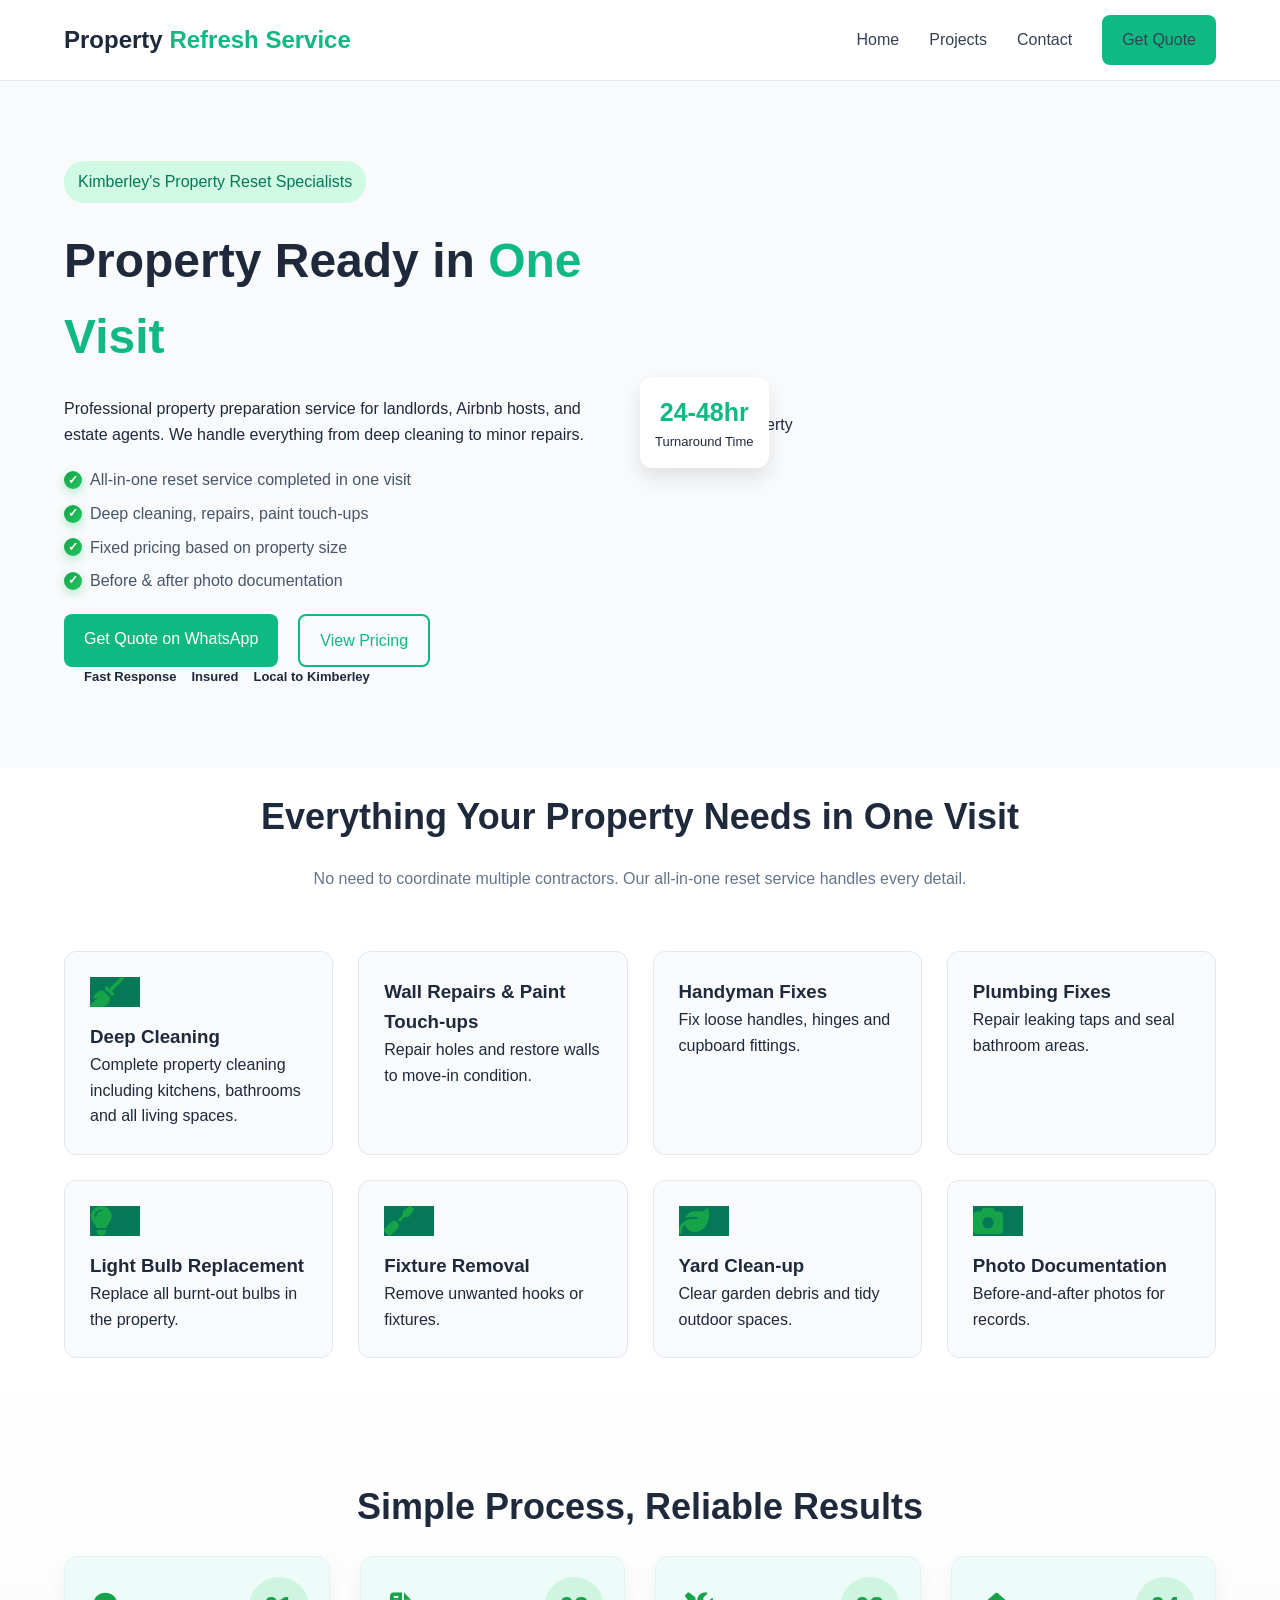
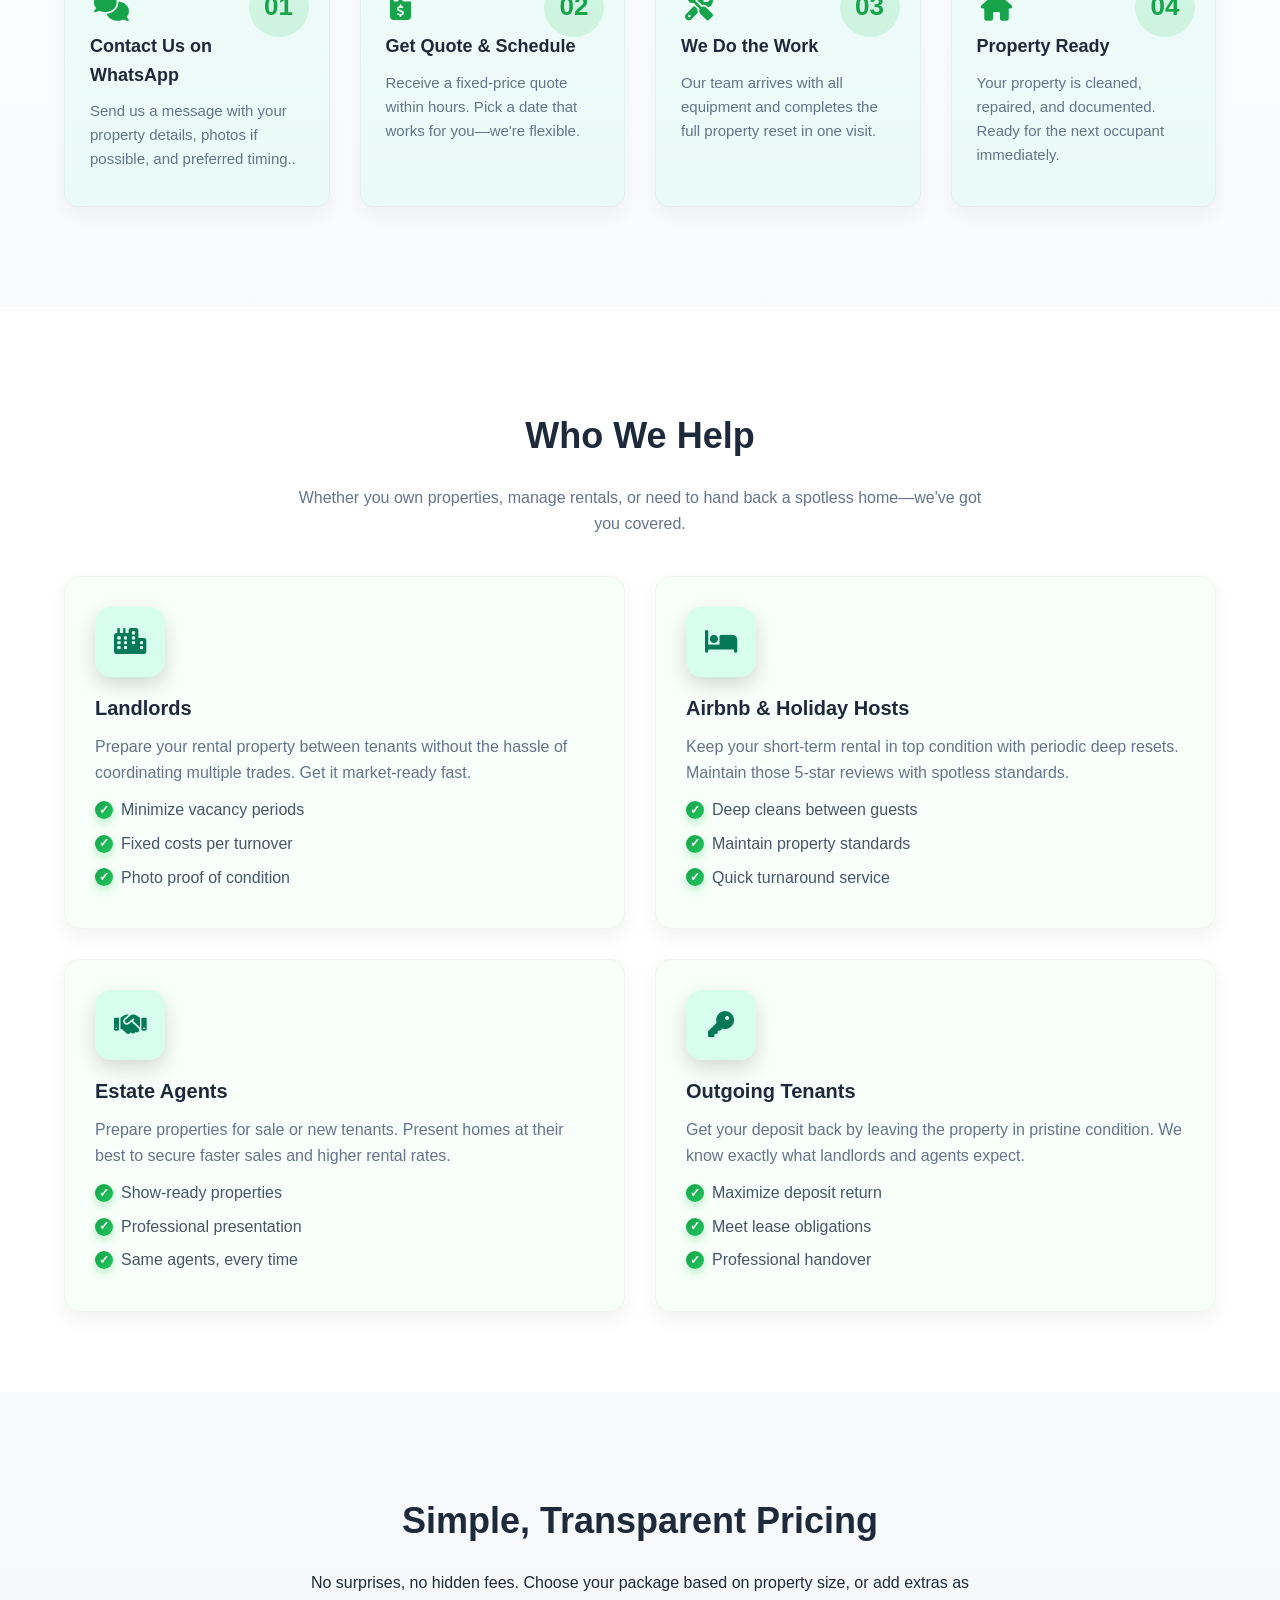
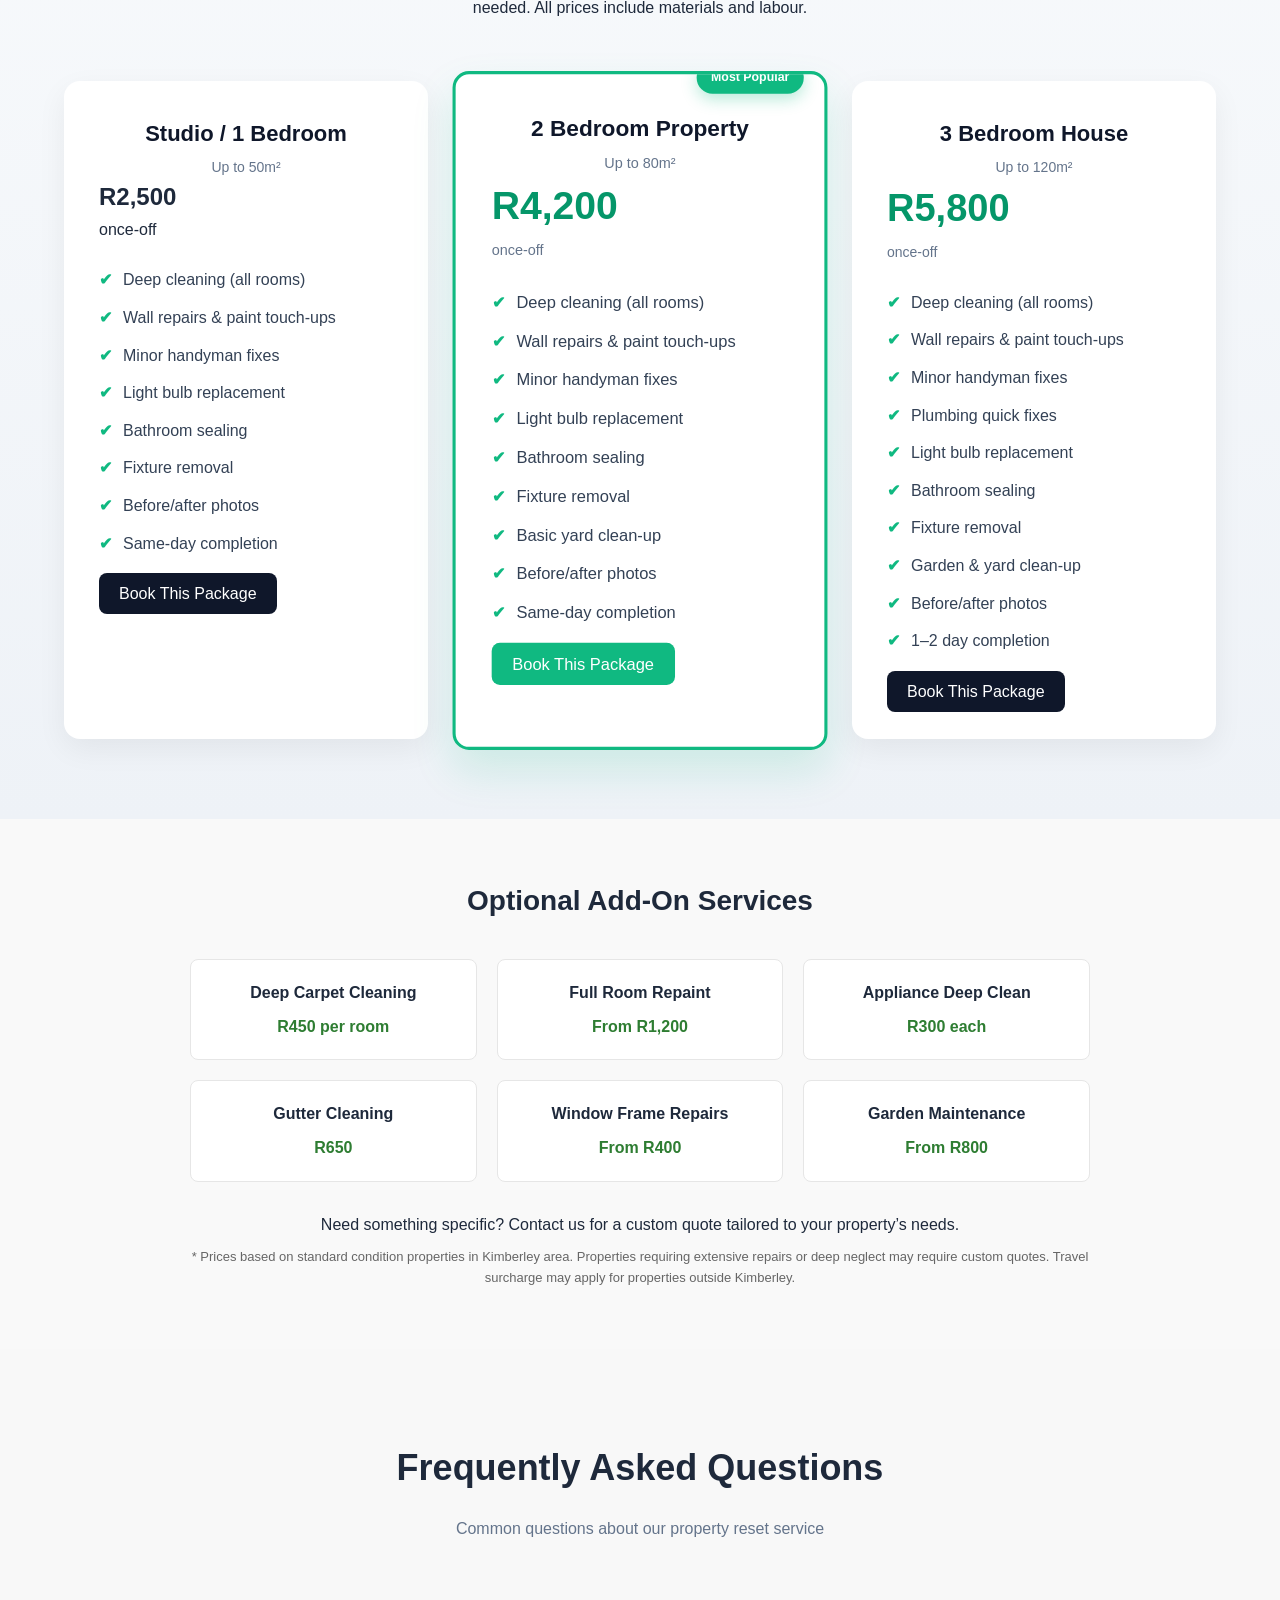
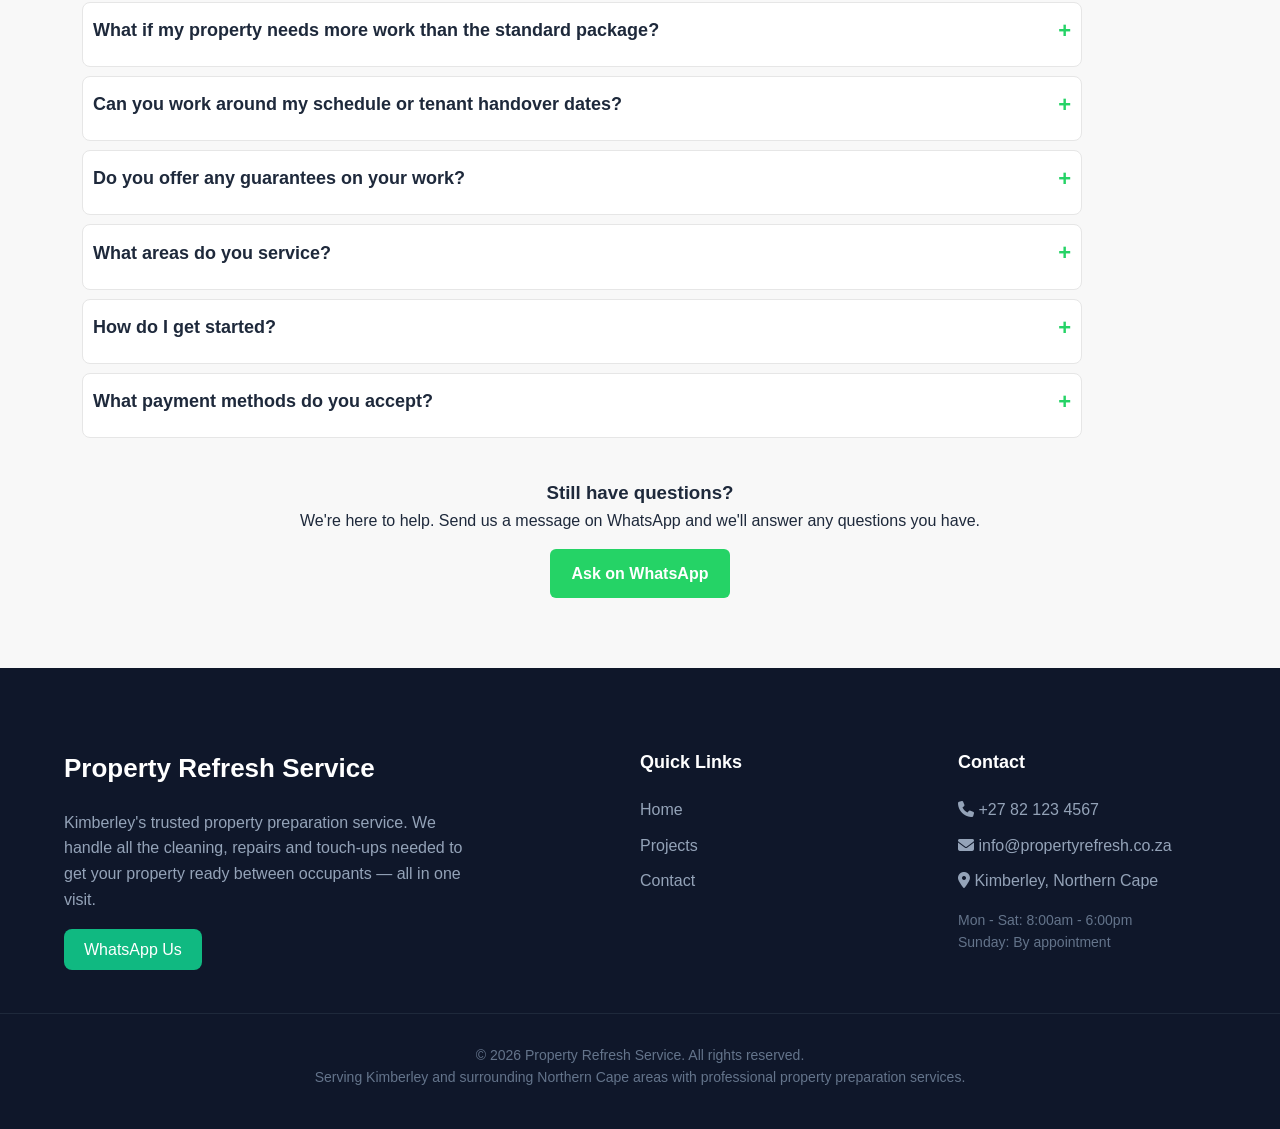
==== index.html @ deb46134 "first commit" ====
<!doctype html>
<html lang="en">
  <head>
    <meta charset="UTF-8" />
    <meta name="viewport" content="width=device-width, initial-scale=1.0" />
    <title>Property Refresh Service</title>
    <link
      href="https://fonts.googleapis.com/css2?family=Inter:wght@400;500;600;700&display=swap"
      rel="stylesheet"
    />
    <link
      rel="stylesheet"
      href="https://cdnjs.cloudflare.com/ajax/libs/font-awesome/6.5.0/css/all.min.css"
    />
    <link rel="stylesheet" href="styles.css" />
  </head>

  <body>
    <!-- HEADER -->
    <header class="site-header">
      <div class="menu-btn" onclick="toggleMenu()">☰</div>
      <div class="mobile-nav" id="mobileNav">
        <a href="#">Home</a>
        <a href="projects.html">Projects</a>
        <a href="contact.html">Contact</a>

        <a class="btn-primary" href="https://wa.me/27000000000" target="_blank">
          Get Quote
        </a>
      </div>

      <div class="container header-flex">
        <div class="logo">
          <h1>Property <span>Refresh Service</span></h1>
        </div>

        <nav class="main-nav">
          <a href="#">Home</a>
          <a href="projects.html">Projects</a>
          <a href="contact.html">Contact</a>

          <a
            class="btn-primary"
            href="https://wa.me/27000000000?text=Hi%20I%20would%20like%20a%20quote"
            target="_blank"
          >
            Get Quote
          </a>
        </nav>
      </div>
    </header>

    <!-- HERO -->
    <section class="hero-section">
      <div class="container hero-grid">
        <div class="hero-text">
          <div class="hero-badge">Kimberley's Property Reset Specialists</div>

          <h1>Property Ready in <span>One Visit</span></h1>

          <p>
            Professional property preparation service for landlords, Airbnb
            hosts, and estate agents. We handle everything from deep cleaning to
            minor repairs.
          </p>

          <ul class="hero-benefits">
            <li>All-in-one reset service completed in one visit</li>
            <li>Deep cleaning, repairs, paint touch-ups</li>
            <li>Fixed pricing based on property size</li>
            <li>Before & after photo documentation</li>
          </ul>

          <div class="hero-buttons">
            <a class="btn-primary" href="#">Get Quote on WhatsApp</a>
            <a class="btn-outline" href="#pricing">View Pricing</a>
          </div>

          <div class="hero-trust">
            <span>Fast Response</span>
            <span>Insured</span>
            <span>Local to Kimberley</span>
          </div>
        </div>

        <div class="hero-image">
          <img
            src="https://images.unsplash.com/photo-1725042893312-5ec0dea9e369"
            alt="Clean Property"
          />

          <div class="hero-badge-floating">
            <h3>24-48hr</h3>
            <p>Turnaround Time</p>
          </div>
        </div>
      </div>
    </section>

    <!-- SERVICES -->
    <section class="services-section">
      <div class="container">
        <h2 class="section-title">
          Everything Your Property Needs in One Visit
        </h2>

        <p class="section-subtitle">
          No need to coordinate multiple contractors. Our all-in-one reset
          service handles every detail.
        </p>

        <div class="services-grid">
          <div class="service-card">
            <div class="service-icon-bg">
              <i class="fa-solid fa-broom service-icon"></i>
            </div>
            <h3>Deep Cleaning</h3>
            <p>
              Complete property cleaning including kitchens, bathrooms and all
              living spaces.
            </p>
          </div>

          <div class="service-card">
            <div>
              <i
                class="service-icon-bg"
                class="fa-solid fa-paint-roller service-icon"
              ></i>
            </div>
            <h3>Wall Repairs & Paint Touch-ups</h3>
            <p>Repair holes and restore walls to move-in condition.</p>
          </div>

          <div class="service-card">
            <div>
              <i
                class="service-icon-bg"
                class="fa-solid fa-screwdriver-wrench service-icon"
              ></i>
            </div>
            <h3>Handyman Fixes</h3>
            <p>Fix loose handles, hinges and cupboard fittings.</p>
          </div>

          <div class="service-card">
            <div>
              <i
                class="service-icon-bg"
                class="fa-solid fa-faucet-drip service-icon"
              ></i>
            </div>
            <h3>Plumbing Fixes</h3>
            <p>Repair leaking taps and seal bathroom areas.</p>
          </div>

          <div class="service-card">
            <div class="service-icon-bg">
              <i class="fa-solid fa-lightbulb service-icon"></i>
            </div>
            <h3>Light Bulb Replacement</h3>
            <p>Replace all burnt-out bulbs in the property.</p>
          </div>

          <div class="service-card">
            <div class="service-icon-bg">
              <i class="fa-solid fa-screwdriver service-icon"></i>
            </div>
            <h3>Fixture Removal</h3>
            <p>Remove unwanted hooks or fixtures.</p>
          </div>

          <div class="service-card">
            <div class="service-icon-bg">
              <i class="fa-solid fa-leaf service-icon"></i>
            </div>
            <h3>Yard Clean-up</h3>
            <p>Clear garden debris and tidy outdoor spaces.</p>
          </div>

          <div class="service-card">
            <div class="service-icon-bg">
              <i class="fa-solid fa-camera service-icon"></i>
            </div>
            <h3>Photo Documentation</h3>
            <p>Before-and-after photos for records.</p>
          </div>
        </div>
      </div>
    </section>

    <!-- HOW IT WORKS -->
    <section class="process-section">
      <div class="container">
        <h2 class="section-title">Simple Process, Reliable Results</h2>

        <div class="process-grid">
          <div class="process-step">
            <h3>01</h3>
            <i class="fa-solid fa-comments process-icon"></i>
            <div class="process-content">
              <h4>Contact Us on WhatsApp</h4>
              <p>
                Send us a message with your property details, photos if
                possible, and preferred timing..
              </p>
            </div>
          </div>

          <div class="process-step">
            <h3>02</h3>
            <i class="fa-solid fa-file-invoice-dollar process-icon"></i>
            <div class="process-content">
              <h4>Get Quote & Schedule</h4>
              <p>
                Receive a fixed-price quote within hours. Pick a date that works
                for you—we're flexible.
              </p>
            </div>
          </div>

          <div class="process-step">
            <h3>03</h3>
            <i class="fa-solid fa-screwdriver-wrench process-icon"></i>
            <div class="process-content">
              <h4>We Do the Work</h4>
              <p>
                Our team arrives with all equipment and completes the full
                property reset in one visit.
              </p>
            </div>
          </div>

          <div class="process-step">
            <h3>04</h3>
            <i class="fa-solid fa-house process-icon"></i>
            <h4>Property Ready</h4>
            <p>
              Your property is cleaned, repaired, and documented. Ready for the
              next occupant immediately.
            </p>
          </div>
        </div>
      </div>
    </section>

    <!-- WHO WE SERVE -->
    <section class="clients-section">
      <div class="container">
        <h2 class="section-title">Who We Help</h2>

        <p class="clients-intro">
          Whether you own properties, manage rentals, or need to hand back a
          spotless home—we've got you covered.
        </p>

        <div class="clients-grid">
          <div class="client-card">
            <div class="client-card-icon">
              <i class="fas fa-city"></i>
            </div>
            <h3>Landlords</h3>
            <p>
              Prepare your rental property between tenants without the hassle of
              coordinating multiple trades. Get it market-ready fast.
            </p>
            <ul>
              <li>Minimize vacancy periods</li>
              <li>Fixed costs per turnover</li>
              <li>Photo proof of condition</li>
            </ul>
          </div>

          <div class="client-card">
            <div class="client-card-icon">
              <i class="fas fa-bed"></i>
            </div>
            <h3>Airbnb & Holiday Hosts</h3>
            <p>
              Keep your short-term rental in top condition with periodic deep
              resets. Maintain those 5-star reviews with spotless standards.
            </p>
            <ul>
              <li>Deep cleans between guests</li>
              <li>Maintain property standards</li>
              <li>Quick turnaround service</li>
            </ul>
          </div>

          <div class="client-card">
            <div class="client-card-icon">
              <i class="fas fa-handshake"></i>
            </div>
            <h3>Estate Agents</h3>
            <p>
              Prepare properties for sale or new tenants. Present homes at their
              best to secure faster sales and higher rental rates.
            </p>
            <ul>
              <li>Show-ready properties</li>
              <li>Professional presentation</li>
              <li>Same agents, every time</li>
            </ul>
          </div>

          <div class="client-card">
            <div class="client-card-icon">
              <i class="fas fa-key"></i>
            </div>
            <h3>Outgoing Tenants</h3>
            <p>
              Get your deposit back by leaving the property in pristine
              condition. We know exactly what landlords and agents expect.
            </p>
            <ul>
              <li>Maximize deposit return</li>
              <li>Meet lease obligations</li>
              <li>Professional handover</li>
            </ul>
          </div>
        </div>
      </div>
    </section>

    <!-- PRICING -->
    <section id="pricing" class="pricing-section">
      <div class="container">
        <h2 class="section-title">Simple, Transparent Pricing</h2>
        <p class="pricing-intro">
          No surprises, no hidden fees. Choose your package based on property
          size, or add extras as needed. All prices include materials and
          labour.
        </p>

        <div class="pricing-grid">
          <div class="pricing-card">
            <h3>Studio / 1 Bedroom</h3>
            <p class="property-size">Up to 50m²</p>

            <div class="pricing-price">
              <h2>R2,500</h2>
              <span>once-off</span>
            </div>

            <ul>
              <li>Deep cleaning (all rooms)</li>
              <li>Wall repairs & paint touch-ups</li>
              <li>Minor handyman fixes</li>
              <li>Light bulb replacement</li>
              <li>Bathroom sealing</li>
              <li>Fixture removal</li>
              <li>Before/after photos</li>
              <li>Same-day completion</li>
            </ul>

            <a href="#" class="btn-dark">Book This Package</a>
          </div>

          <div class="pricing-card popular">
            <div class="popular-badge">Most Popular</div>

            <h3>2 Bedroom Property</h3>
            <p class="property-size">Up to 80m²</p>

            <div class="price">
              <h2>R4,200</h2>
              <span>once-off</span>
            </div>

            <ul>
              <li>Deep cleaning (all rooms)</li>
              <li>Wall repairs & paint touch-ups</li>
              <li>Minor handyman fixes</li>
              <li>Light bulb replacement</li>
              <li>Bathroom sealing</li>
              <li>Fixture removal</li>
              <li>Basic yard clean-up</li>
              <li>Before/after photos</li>
              <li>Same-day completion</li>
            </ul>

            <a href="#" class="btn-primary">Book This Package</a>
          </div>

          <div class="pricing-card">
            <h3>3 Bedroom House</h3>
            <p class="property-size">Up to 120m²</p>

            <div class="price">
              <h2>R5,800</h2>
              <span>once-off</span>
            </div>

            <ul>
              <li>Deep cleaning (all rooms)</li>
              <li>Wall repairs & paint touch-ups</li>
              <li>Minor handyman fixes</li>
              <li>Plumbing quick fixes</li>
              <li>Light bulb replacement</li>
              <li>Bathroom sealing</li>
              <li>Fixture removal</li>
              <li>Garden & yard clean-up</li>
              <li>Before/after photos</li>
              <li>1–2 day completion</li>
            </ul>

            <a href="#" class="btn-dark">Book This Package</a>
          </div>
        </div>
      </div>
    </section>

    <!-- Optional Add-ons -->
    <section class="addons">
      <div class="addons-container">
        <h2>Optional Add-On Services</h2>

        <div class="addons-grid">
          <div class="addon-card">
            <h3>Deep Carpet Cleaning</h3>
            <p class="addon-price">R450 per room</p>
          </div>

          <div class="addon-card">
            <h3>Full Room Repaint</h3>
            <p class="addon-price">From R1,200</p>
          </div>

          <div class="addon-card">
            <h3>Appliance Deep Clean</h3>
            <p class="addon-price">R300 each</p>
          </div>

          <div class="addon-card">
            <h3>Gutter Cleaning</h3>
            <p class="addon-price">R650</p>
          </div>

          <div class="addon-card">
            <h3>Window Frame Repairs</h3>
            <p class="addon-price">From R400</p>
          </div>

          <div class="addon-card">
            <h3>Garden Maintenance</h3>
            <p class="addon-price">From R800</p>
          </div>
        </div>

        <p class="custom-quote">
          Need something specific? Contact us for a custom quote tailored to
          your property’s needs.
        </p>

        <p class="disclaimer">
          * Prices based on standard condition properties in Kimberley area.
          Properties requiring extensive repairs or deep neglect may require
          custom quotes. Travel surcharge may apply for properties outside
          Kimberley.
        </p>
      </div>
    </section>

    <!-- FAQ -->
    <section class="faq-section">
      <div class="container">
        <h2 class="section-title">Frequently Asked Questions</h2>
        <p class="section-subtitle">
          Common questions about our property reset service
        </p>

        <div class="faq-item">
          <h3>
            What if my property needs more work than the standard package?
          </h3>
          <p>
            We'll let you know during the initial consultation if your property
            requires additional work beyond the standard package. We can provide
            a custom quote for extensive repairs, or recommend specialists for
            major renovations if needed.
          </p>
        </div>

        <div class="faq-item">
          <h3>Can you work around my schedule or tenant handover dates?</h3>
          <p>
            Yes! We understand property turnovers work to tight timelines. We
            offer flexible scheduling including weekends where possible. Just
            let us know your deadline and we'll do our best to accommodate it.
          </p>
        </div>

        <div class="faq-item">
          <h3>Do you offer any guarantees on your work?</h3>
          <p>
            Yes, we guarantee all work for 7 days after completion. If something
            we've fixed comes loose or a repair fails, we'll come back and make
            it right at no charge. We also provide photo documentation of all
            completed work.
          </p>
        </div>

        <div class="faq-item">
          <h3>What areas do you service?</h3>
          <p>
            We're based in Kimberley and service the greater Kimberley area and
            surrounding Northern Cape towns. For properties outside Kimberley, a
            small travel surcharge may apply. Contact us to confirm service
            availability for your location.
          </p>
        </div>

        <div class="faq-item">
          <h3>How do I get started?</h3>
          <p>
            Simply send us a message on WhatsApp with your property address,
            number of bedrooms, and any photos if you have them. We'll respond
            with a quote usually within a few hours. Once you accept, we'll
            schedule a convenient date for the work.
          </p>
        </div>

        <div class="faq-item">
          <h3>What payment methods do you accept?</h3>
          <p>
            We accept cash, EFT, and card payments. Payment is due upon
            completion of work. For larger jobs, we may request a 50% deposit
            upfront with the balance on completion.
          </p>
        </div>

        <div class="faq-contact">
          <h3>Still have questions?</h3>
          <p>
            We're here to help. Send us a message on WhatsApp and we'll answer
            any questions you have.
          </p>

          <a href="https://wa.me/27000000000" class="whatsapp-btn">
            Ask on WhatsApp
          </a>
        </div>
      </div>
    </section>

    <!-- FOOTER -->
    <footer class="footer-section">
      <div class="container footer-grid">
        <!-- COMPANY INFO -->

        <div class="footer-company">
          <h3 class="footer-logo">Property Refresh Service</h3>

          <p class="footer-description">
            Kimberley's trusted property preparation service. We handle all the
            cleaning, repairs and touch-ups needed to get your property ready
            between occupants — all in one visit.
          </p>

          <a
            href="https://wa.me/27000000000?text=Hi%20I%20would%20like%20a%20quote"
            target="_blank"
            class="btn-primary footer-whatsapp"
          >
            WhatsApp Us
          </a>
        </div>

        <!-- QUICK LINKS -->
        <div class="footer-links">
          <h4>Quick Links</h4>

          <ul>
            <li><a href="#">Home</a></li>

            <li><a href="#">Projects</a></li>

            <li><a href="#">Contact</a></li>
          </ul>
        </div>

        <!-- CONTACT INFO -->
        <div class="footer-contact">
          <h4>Contact</h4>

          <ul>
            <li><i class="fa-solid fa-phone"></i> +27 82 123 4567</li>

            <li>
              <i class="fa-solid fa-envelope"></i> info@propertyrefresh.co.za
            </li>

            <li>
              <i class="fa-solid fa-location-dot"></i> Kimberley, Northern Cape
            </li>
          </ul>

          <p class="footer-hours">
            Mon - Sat: 8:00am - 6:00pm<br />
            Sunday: By appointment
          </p>
        </div>
      </div>

      <!-- FOOTER BOTTOM -->
      <div class="footer-bottom">
        <p>© 2026 Property Refresh Service. All rights reserved.</p>

        <p>
          Serving Kimberley and surrounding Northern Cape areas with
          professional property preparation services.
        </p>
      </div>
    </footer>

    <!-- Scripts -->
    <script>
      function toggleMenu() {
        const menu = document.getElementById("mobileNav");

        menu.classList.toggle("active");
      }
    </script>

    <script>
      const faqItems = document.querySelectorAll(".faq-item");

      faqItems.forEach((item) => {
        const question = item.querySelector("h3");

        question.addEventListener("click", () => {
          item.classList.toggle("active");
        });
      });
    </script>
  </body>
</html>
---- styles.css ----
* {
  margin: 0;
  padding: 0;
  box-sizing: border-box;
  font-family: Arial, Helvetica, sans-serif;
}

body {
  color: #1e293b;
  background: white;
  line-height: 1.6;
  font-family: "Inter", sans-serif;
}

.container {
  width: 90%;
  max-width: 1200px;
  margin: auto;
}

/* HEADER */

.site-header {
  background: white;
  border-bottom: 1px solid #e2e8f0;
  position: sticky;
  top: 0;
  z-index: 1000;
}

.header-flex {
  display: flex;
  justify-content: space-between;
  align-items: center;
  height: 80px;
}

.logo h1 {
  font-size: 24px;
  font-weight: bold;
}

.logo span {
  color: #10b981;
}

.main-nav {
  display: flex;
  gap: 30px;
  align-items: center;
}

.main-nav a {
  text-decoration: none;
  color: #334155;
  font-weight: 500;
}

.main-nav a:hover {
  color: #10b981;
}

/* BUTTONS */
.btn-primary {
  background: #10b981;
  color: white;
  padding: 12px 20px;
  border-radius: 8px;
  text-decoration: none;
}

.btn-primary:hover {
  background: #059669;
}

.btn-outline {
  border: 2px solid #10b981;
  padding: 12px 20px;
  border-radius: 8px;
  text-decoration: none;
  color: #10b981;
}

.btn-dark {
  background: #0f172a;
  color: white;
  padding: 12px 20px;
  border-radius: 8px;
  text-decoration: none;
}

/* HERO */
.hero-section {
  padding: 80px 0;
  background: #f8fafc;
}

.hero-grid {
  display: grid;
  grid-template-columns: 1fr 1fr;
  gap: 60px;
  align-items: center;
}

.hero-text h1 {
  font-size: 48px;
  margin: 20px 0;
}

.hero-text h1 span {
  color: #10b981;
}

.hero-benefits {
  margin: 20px 0;
  list-style: none;
}

.hero-benefits li {
  margin-bottom: 10px;
  margin: 8px 0;
  color: #475569;
  display: flex;
  align-items: center;
  gap: 8px;
}

.hero-benefits li::before {
  content: "✓";
  font-size: 14px;
  color: #16a34a;
  font-weight: bold;
  width: 18px;
  height: 18px;
  border-radius: 50%;
  background: linear-gradient(135deg, #16a34a, #22c55e);
  color: white;
  display: flex;
  align-items: center;
  justify-content: center;
  font-size: 12px;
  font-weight: bold;
  box-shadow: 0 4px 10px rgba(34, 197, 94, 0.3);
}

.hero-buttons {
  display: flex;
  gap: 20px;
  margin-top: 20px;
}

.hero-image img {
  width: 100%;
  border-radius: 16px;
}

.hero-badge {
  background: #d1fae5;
  color: #047857;
  display: inline-block;
  padding: 8px 14px;
  border-radius: 20px;
  /* font-size: 14px; */
}
.hero-badge-floating {
  display: flex;
  flex-direction: column;
  align-items: center;
  background: white;
  padding: 15px;
  border-radius: 12px;
  position: absolute;
  margin-top: -60px;
  margin-left: -30px;
  box-shadow: 0 10px 20px rgba(0, 0, 0, 0.1);
}

.hero-badge-floating h3 {
  font-weight: 600;
  font-size: 25px;
  color: #10b981;
}

.hero-badge-floating p {
  font-size: 13px;
}

.hero-trust {
  font-weight: 600;
  font-size: 13px;
  display: flex;
  gap: 15px;
  left: 20px;
  position: relative;
}

/* SECTIONS */
.section-title {
  text-align: center;
  font-size: 36px;
  margin-top: 20px;
  margin-bottom: 20px;
}

.section-subtitle {
  text-align: center;
  color: #64748b;
  margin-bottom: 60px;
}

/* SERVICES */
.services-grid {
  display: grid;
  grid-template-columns: repeat(4, 1fr);
  gap: 25px;
}

.service-card {
  background: #f8fafc;
  padding: 25px;
  border-radius: 12px;
  border: 1px solid #e2e8f0;
}

.service-card:hover {
  box-shadow: 0 10px 20px rgba(0, 0, 0, 0.05);
}

.service-icon {
  font-size: 30px;
  color: #16a34a;
  margin-bottom: 15px;
  display: block;
}

.service-icon-bg {
  background-color: #047857;
  width: 50px;
}

/* PROCESS */
.process-section {
  background: linear-gradient(to bottom, #ffffff, #f8fafc);
  padding: 100px 0;
  position: relative;
  overflow: hidden;
}

.process-grid {
  display: grid;
  grid-template-columns: repeat(4, 1fr);
  gap: 30px;
}

.process-step {
  background: #93f6da24;
  padding: 35px 25px;
  border-radius: 14px;
  text-align: left;
  box-shadow: 0 8px 20px rgba(0, 0, 0, 0.05);
  border: 1px solid rgba(0, 0, 0, 0.04);
  transition: all 0.3s ease;
  position: relative;
  overflow: hidden;
}

.process-step:hover {
  transform: translateY(-8px);
  box-shadow: 0 18px 35px rgba(0, 0, 0, 0.1);
}

.process-step h3 {
  font-size: 26px;
  font-weight: 700;
  color: #16a34a;
  position: absolute;
  top: 20px;
  right: 20px;
  width: 60px;
  height: 60px;
  display: flex;
  align-items: center;
  justify-content: center;
  z-index: 2;
}

.process-step h4 {
  font-size: 18px;
  font-weight: 600;
  margin-top: 40px;
  margin-bottom: 10px;
  color: #1e293b;
}

.process-step p {
  font-size: 15px;
  color: #64748b;
  line-height: 1.6;
}

.process-step::before {
  content: "";
  position: absolute;
  width: 500px;
  height: 500px;
  background: radial-gradient(circle, rgba(34, 197, 94, 0.08), transparent 70%);
  top: -150px;
  left: -150px;
  z-index: 0;
  opacity: 0;
  transition: opacity 0.3s;
}

.process-step:hover::before {
  opacity: 1;
}

.process-step::after {
  content: "";
  position: absolute;
  width: 60px;
  height: 60px;
  background: rgba(34, 197, 94, 0.15);
  border-radius: 50%;
  top: 20px;
  right: 20px;
  z-index: 1;
}

.process-step h4,
.process-step p {
  position: relative;
  z-index: 1;
}

.process-icon {
  font-size: 28px;
  color: #16a34a;
  position: absolute;
  left: 29px;
  top: 20%;
  transform: translateY(-50%);
}

/* CLIENTS */
.clients-section {
  background: #ffff;
  padding: 80px 0;
}

.clients-grid {
  display: grid;
  grid-template-columns: repeat(2, 1fr);
  gap: 30px;
}

.client-card {
  background: #91f6aa10;
  padding: 30px;
  border-radius: 16px;
  border: 1px solid rgba(0, 0, 0, 0.04);
  box-shadow: 0 8px 20px rgba(0, 0, 0, 0.05);
  transition: all 0.3s ease;
  position: relative;
  overflow: hidden;
}

.client-card:hover {
  transform: translateY(-6px);
  box-shadow: 0 18px 35px rgba(0, 0, 0, 0.1);
}

.client-card:hover::before {
  opacity: 1;
}

.client-card h3 {
  font-size: 20px;
  font-weight: 600;
  margin-bottom: 10px;
  color: #1e293b;
  position: relative;
  z-index: 1;
}

.client-card p {
  color: #64748b;
  line-height: 1.6;
  margin-bottom: 10px;
  position: relative;
  z-index: 1;
}

.clients-intro {
  text-align: center;
  max-width: 700px;
  margin: 0 auto 40px;
  color: #64748b;
  font-size: 16px;
  line-height: 1.6;
}

.client-card ul {
  margin-top: 12px;
  padding-left: 0;
  list-style: none;
  position: relative;
  z-index: 1;
}

.client-card li {
  margin: 8px 0;
  color: #475569;
  display: flex;
  align-items: center;
  gap: 8px;
}

.client-card h3 i {
  display: inline-flex;
  align-items: center;
  justify-content: center;
  width: 38px;
  height: 38px;
  margin-right: 10px;
  border-radius: 10px;
  background: linear-gradient(135deg, #16a34a, #22c55e);
  color: white;
  font-size: 16px;
  box-shadow: 0 6px 14px rgba(34, 197, 94, 0.25);
  transition: all 0.3s ease;
}

.client-card:hover h3 i {
  transform: scale(1.1) rotate(4deg);
  box-shadow: 0 10px 20px rgba(34, 197, 94, 0.35);
}

.client-card li::before {
  content: "✓";
  width: 18px;
  height: 18px;
  border-radius: 50%;
  background: linear-gradient(135deg, #16a34a, #22c55e);
  color: white;
  display: flex;
  align-items: center;
  justify-content: center;
  font-size: 12px;
  font-weight: bold;
  box-shadow: 0 4px 10px rgba(34, 197, 94, 0.3);
}
.client-card-icon {
  width: 70px;
  height: 70px;
  display: flex;
  align-items: center;
  justify-content: center;
  background: #62f4c338;
  border-radius: 16px;
  margin-bottom: 15px;
  font-size: 26px;
  color: #047857;
  box-shadow: 0 8px 20px rgba(0,0,0,0.15);
  transition: transform 0.3s ease, box-shadow 0.3s ease;
}

.client-card:hover .client-card-icon {
  transform: translateY(-6px) scale(1.05);
  box-shadow: 0 15px 35px rgba(0,0,0,0.25);
}

/* PRICING */
.pricing-section {
  background: linear-gradient(180deg,#f8fafc,#eef2f7);
  padding: 80px 0;
}

.pricing-intro{
  max-width:700px;
  margin:0 auto 60px auto;
  text-align:center;
  position:relative;
  z-index:2;
}

.pricing-grid {
  display: grid;
  grid-template-columns: repeat(3, 1fr);
  gap: 30px;
}

.pricing-card {
  background: white;
  padding: 35px;
  border-radius: 16px;
  box-shadow: 0 10px 30px rgba(0,0,0,0.06);
  transition: all 0.35s ease;
  position: relative;
  overflow: hidden;
}

.pricing-card:hover {
  transform: translateY(-10px);
  box-shadow: 0 20px 45px rgba(0,0,0,0.12);
}

.pricing-card::before{
  content:"";
  position:absolute;
  top:0;
  left:0;
  width:100%;
  height:4px;
  background:linear-gradient(90deg,#0ea5e9,#10b981);
  opacity:0;
  transition:0.3s;
}

.pricing-card:hover::before{
  opacity:1;
}

.pricing-card h3{
  text-align: center;
  font-size:22px;
  margin-bottom:5px;
  color:#0f172a;
}

.property-size{
  color:#64748b;
  font-size:14px;
  text-align: center;
}

.price h2{
  font-size:38px;
  font-weight:700;
  margin:0;
  color:#059669;
}

.price span {
  font-size:14px;
  color:#64748b;
}

.pricing-card ul {
  margin: 25px 0;
  padding:0;
}

.pricing-card li {
  margin-bottom: 12px;
  color:#334155;
  list-style:none;
  position:relative;
  padding-left:24px;
}

.pricing-card li::before{
  content:"✔";
  position:absolute;
  left:0;
  color:#10b981;
  font-weight:bold;
}

.popular {
  border: 3px solid #10b981;
  transform: scale(1.03);
  box-shadow:0 20px 40px rgba(16,185,129,0.15);
}

.popular-badge{
  position:absolute;
  top:-12px;
  right:20px;
  background:#10b981;
  color:white;
  font-size:12px;
  font-weight:600;
  padding:6px 14px;
  border-radius:20px;
  box-shadow:0 5px 15px rgba(16,185,129,0.3);
}

/* Addons */
.addons {
  padding: 60px 20px;
  background: #f9f9f9;
  font-family: Arial, sans-serif;
}

.addons-container {
  max-width: 900px;
  margin: auto;
  text-align: center;
}

.addons h2 {
  margin-bottom: 35px;
  font-size: 28px;
}

.addons-grid {
  display: grid;
  grid-template-columns: repeat(auto-fit, minmax(220px, 1fr));
  gap: 20px;
}

.addon-card {
  background: white;
  padding: 20px;
  border-radius: 8px;
  border: 1px solid #e6e6e6;
  transition: 0.2s;
}

.addon-card:hover {
  transform: translateY(-3px);
  box-shadow: 0 5px 15px rgba(0,0,0,0.08);
}

.addon-card h3 {
  font-size: 16px;
  margin-bottom: 8px;
}

.addon-price {
  font-weight: bold;
  color: #2e7d32;
}

.custom-quote {
  margin-top: 30px;
  font-weight: 500;
}

.disclaimer {
  margin-top: 10px;
  font-size: 13px;
  color: #666;
}

/* FAQ */
.faq-section {
  padding: 70px 20px;
  background: #f8f8f8;
  font-family: Arial, sans-serif;
}

.faq-item {
  width: 1000px;
  background: white;
  padding: 10px;
  border-radius: 8px;
  margin-bottom: 9px;
  border: 1px solid #e6e6e6;
}

.faq-item h3 {
  display: flex;
  justify-content: space-between;
  align-items: center;
  cursor: pointer;
  font-size: 18px;
  margin-bottom: 8px;
}

.faq-item h3::after {
  content: "+";
  font-size: 22px;
  color: #25D366;
  transition: transform 0.3s ease;
}

.faq-item.active h3::after {
  content: "−";
}

.faq-item p {
  color: #555;
  line-height: 1.6;
  display: none;
}

.faq-item.active p {
  display: block;
}

.faq-item:hover {
  box-shadow: 0 6px 18px rgba(0,0,0,0.08);
  transform: translateY(-2px);
  transition: 0.2s ease;
}

.faq-contact {
  text-align: center;
  margin-top: 40px;
}

.whatsapp-btn {
  display: inline-block;
  margin-top: 15px;
  padding: 12px 22px;
  background: #25D366;
  color: white;
  text-decoration: none;
  border-radius: 6px;
  font-weight: bold;
}

.whatsapp-btn:hover {
  background: #1ebe5d;
}

/* FOOTER */
.footer-section {
  background: #0f172a;
  color: white;
  padding: 80px 0 40px;
}

.footer-grid {
  display: grid;
  grid-template-columns: 2fr 1fr 1fr;
  gap: 60px;
}

.footer-logo {
  font-size: 26px;
  margin-bottom: 20px;
}

.footer-description {
  color: #94a3b8;
  margin-bottom: 25px;
  max-width: 400px;
}

.footer-links h4,
.footer-contact h4 {
  margin-bottom: 20px;
  font-size: 18px;
}

.footer-links ul,
.footer-contact ul {
  list-style: none;
}

.footer-links li {
  margin-bottom: 10px;
}

.footer-links a {
  color: #94a3b8;
  text-decoration: none;
}

.footer-links a:hover {
  color: white;
}

.footer-contact li {
  color: #94a3b8;
  margin-bottom: 10px;
}

.footer-hours {
  margin-top: 15px;
  color: #64748b;
  font-size: 14px;
}

.footer-bottom {
  border-top: 1px solid #1e293b;
  margin-top: 50px;
  padding-top: 30px;
  text-align: center;
  color: #64748b;
  font-size: 14px;
}

/* RESPONSIVE FOOTER */

@media (max-width: 900px) {
  .footer-grid {
    grid-template-columns: 1fr;
    gap: 40px;
    text-align: center;
  }

  .footer-description {
    margin: auto;
  }
}

/* MOBILE MENU */

.menu-btn {
  display: none;
  font-size: 28px;
  cursor: pointer;
}

.mobile-nav {
  display: none;
  flex-direction: column;
  gap: 15px;
  padding: 20px;
  border-top: 1px solid #e2e8f0;
}

/* RESPONSIVE */

@media (max-width: 1000px) {
  .hero-grid {
    grid-template-columns: 1fr;
  }

  .services-grid {
    grid-template-columns: repeat(2, 1fr);
  }

  .process-grid {
    grid-template-columns: repeat(2, 1fr);
  }

  .pricing-grid {
    grid-template-columns: 1fr;
  }

  .clients-grid {
    grid-template-columns: 1fr;
  }

  .main-nav {
    display: none;
  }

  .menu-btn {
    display: block;
  }

  .mobile-nav.active {
    display: flex;
  }
}
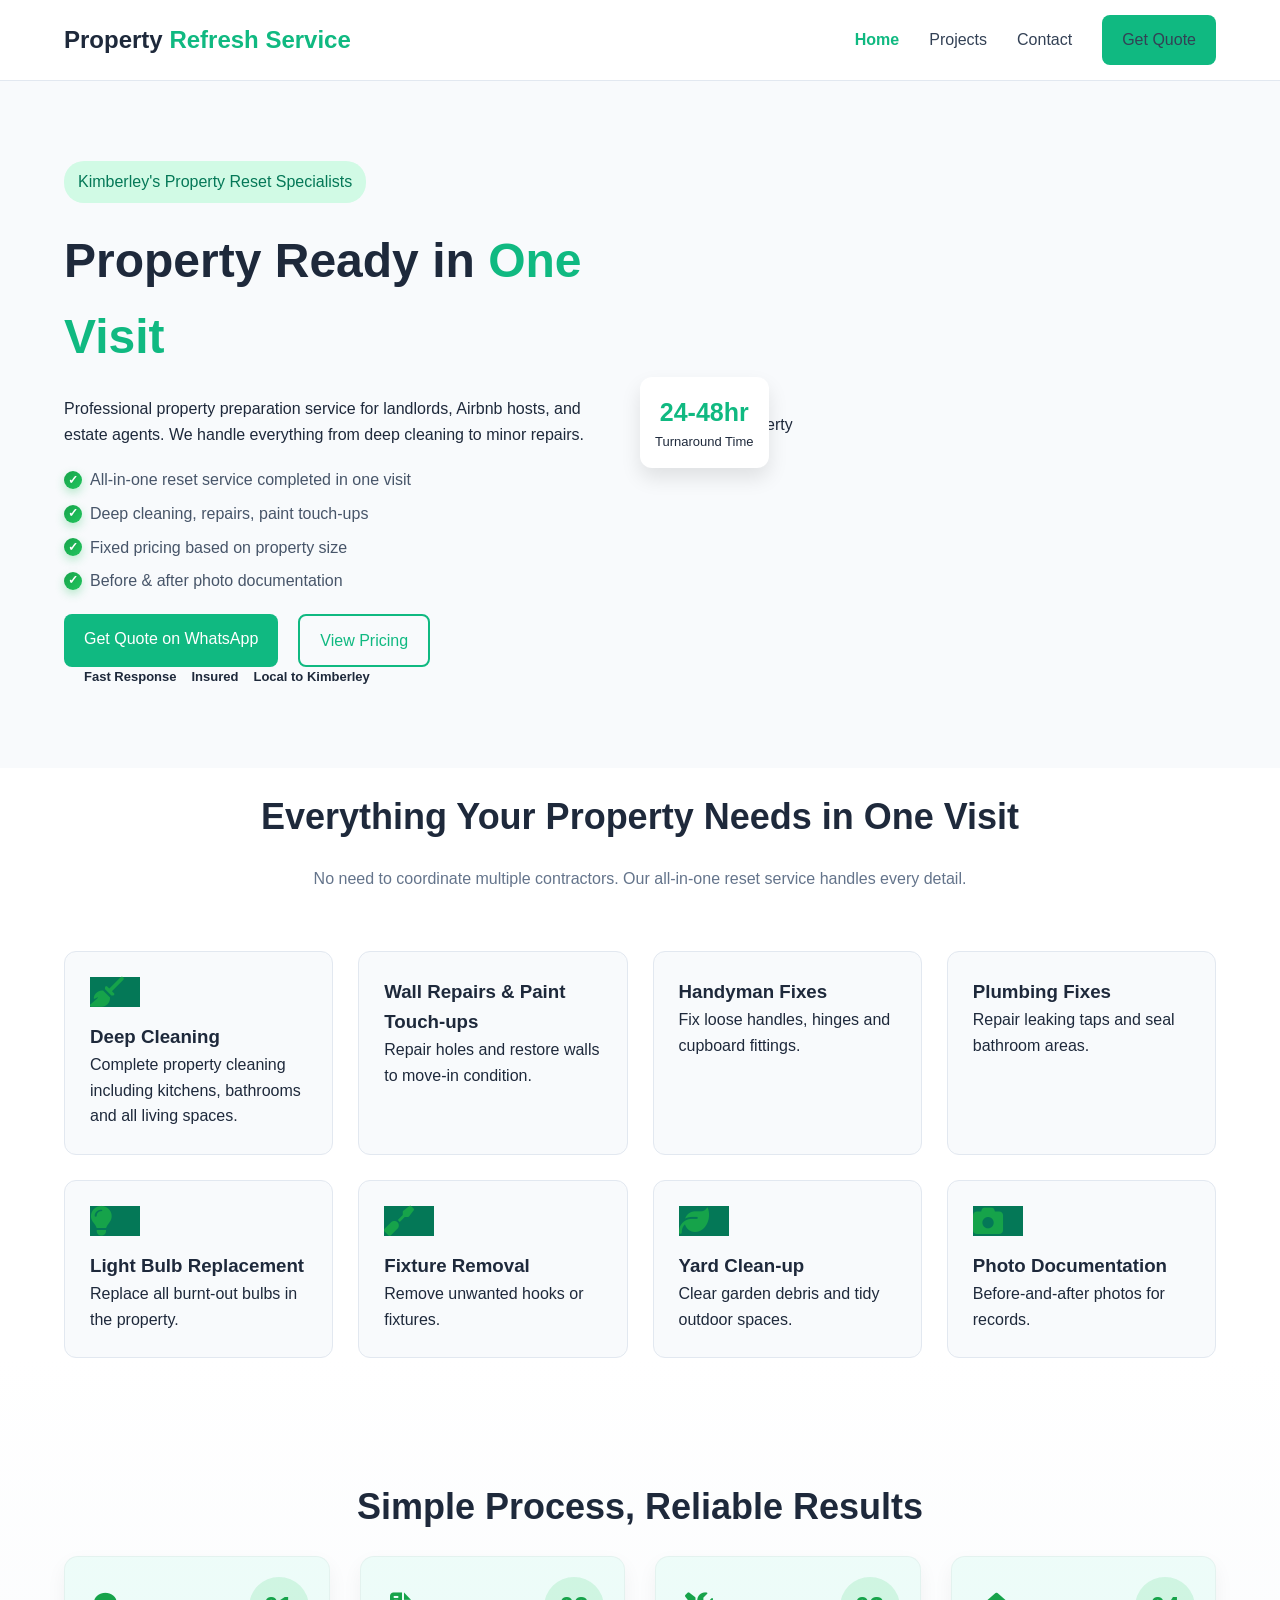
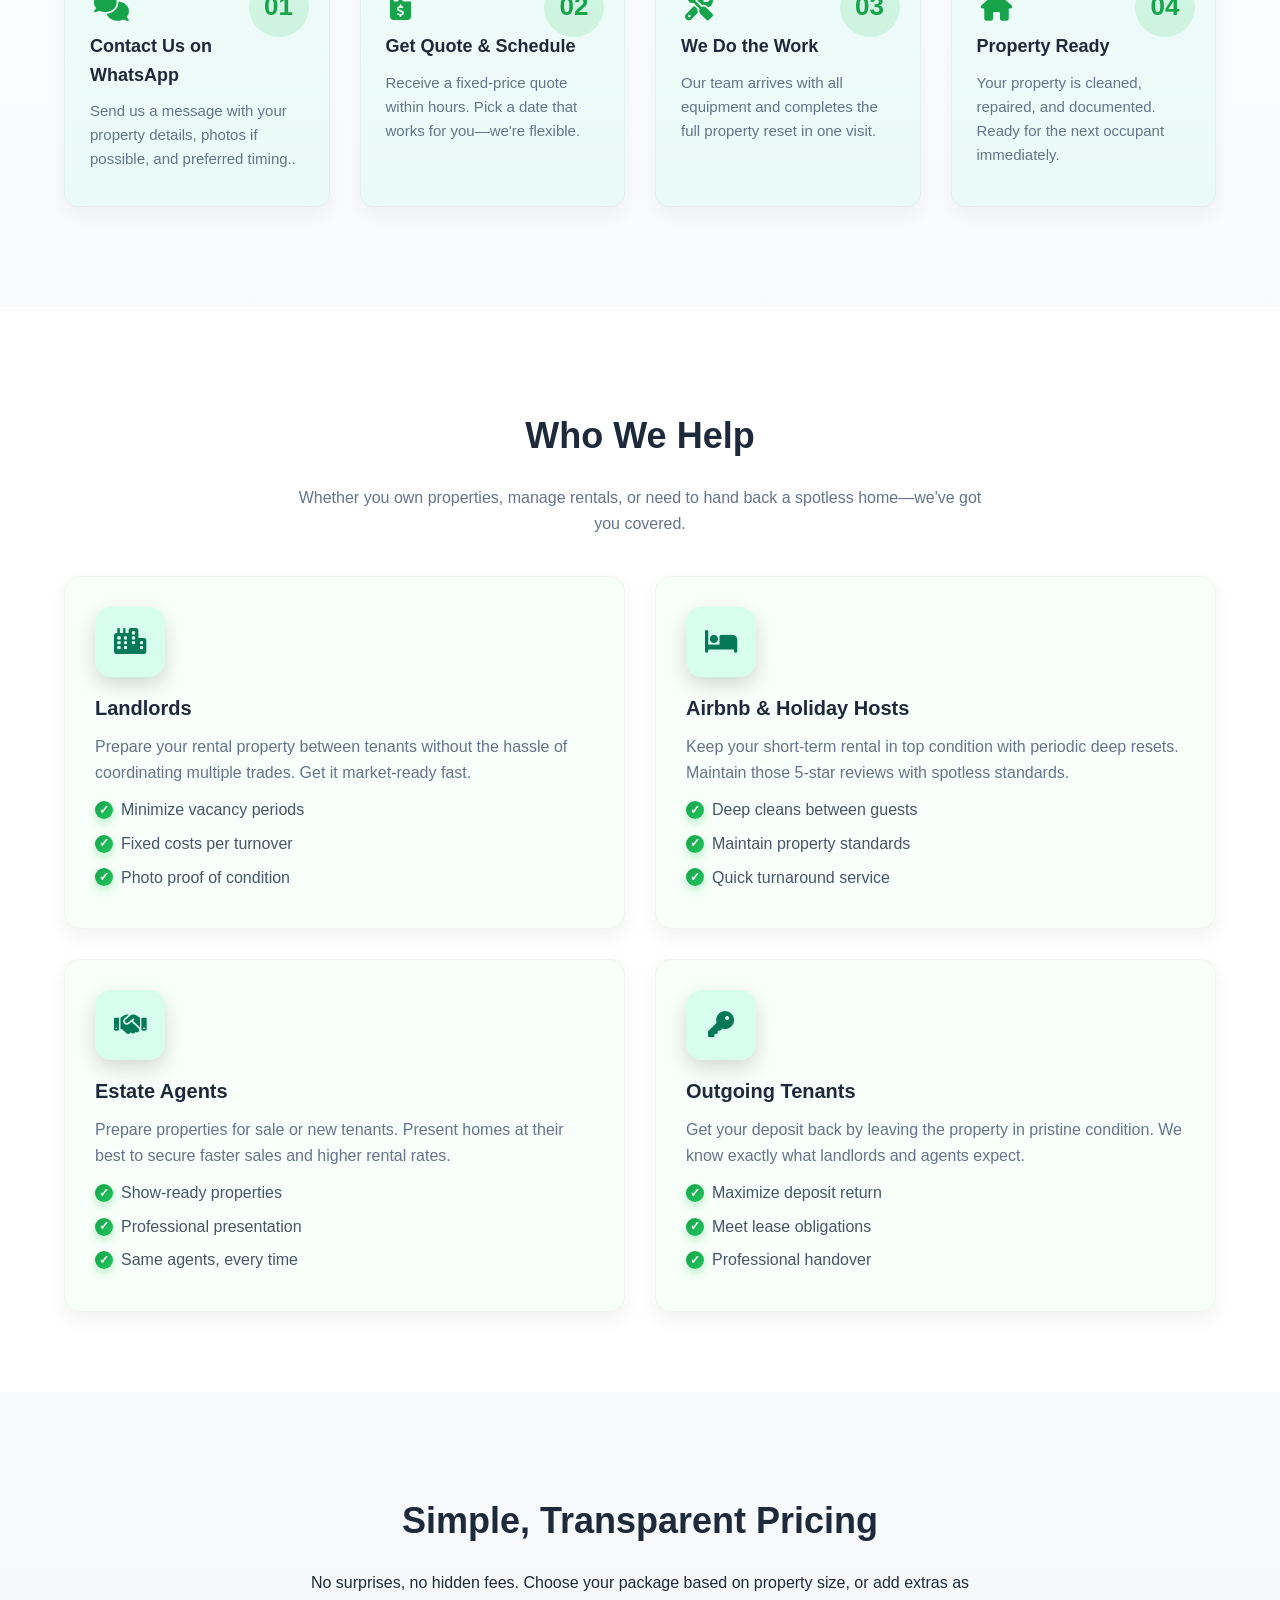
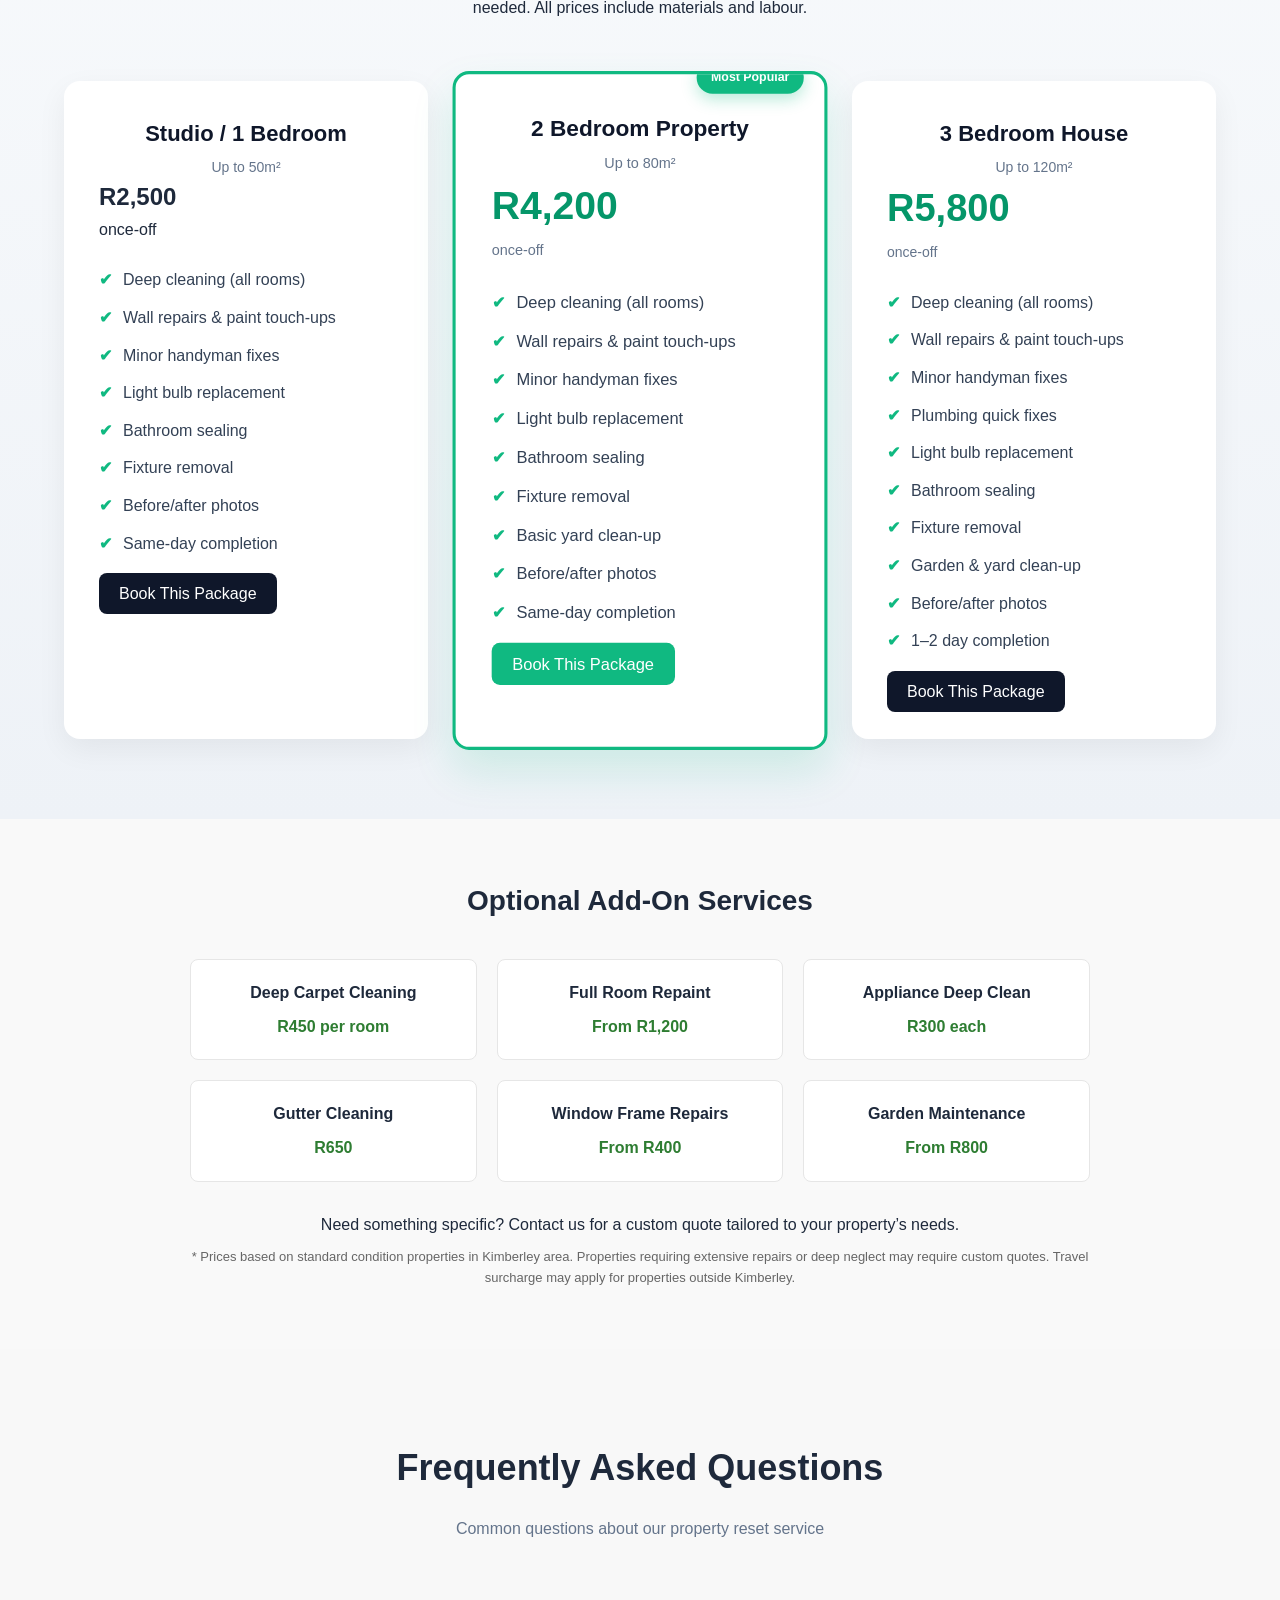
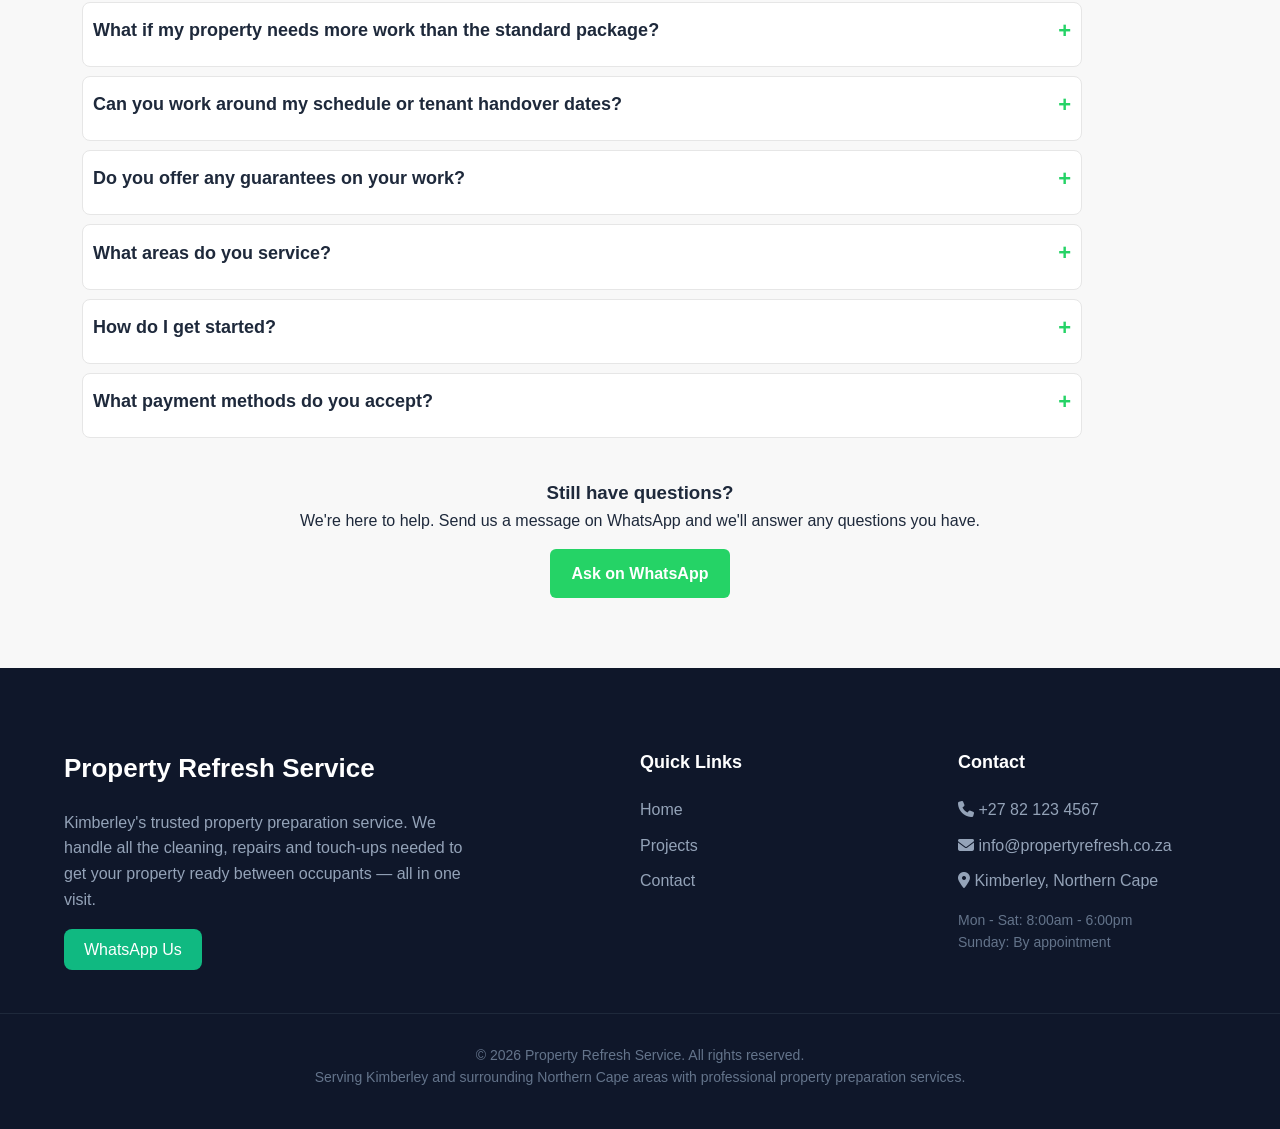
==== commit 56f3a4f6: "2nd commit" ====
--- a/index.html
+++ b/index.html
@@ -20,9 +20,9 @@
     <header class="site-header">
       <div class="menu-btn" onclick="toggleMenu()">☰</div>
       <div class="mobile-nav" id="mobileNav">
-        <a href="#">Home</a>
-        <a href="projects.html">Projects</a>
-        <a href="contact.html">Contact</a>
+        <a href="#" class="active">Home</a>
+        <a href="/projects.html">Projects</a>
+        <a href="/contact.html">Contact</a>
 
         <a class="btn-primary" href="https://wa.me/27000000000" target="_blank">
           Get Quote
@@ -35,9 +35,9 @@
         </div>
 
         <nav class="main-nav">
-          <a href="#">Home</a>
-          <a href="projects.html">Projects</a>
-          <a href="contact.html">Contact</a>
+          <a href="#" class="active">Home</a>
+          <a href="/projects.html">Projects</a>
+          <a href="/contact.html">Contact</a>
 
           <a
             class="btn-primary"
--- a/styles.css
+++ b/styles.css
@@ -784,6 +784,13 @@
   font-size: 14px;
 }
 
+.main-nav a.active,
+.mobile-nav a.active {
+  color: #10b981;        /* Example: change text color */
+  background: transparent; /* Example: highlight background */
+  font-weight: 600;
+}
+
 /* RESPONSIVE FOOTER */
 
 @media (max-width: 900px) {
